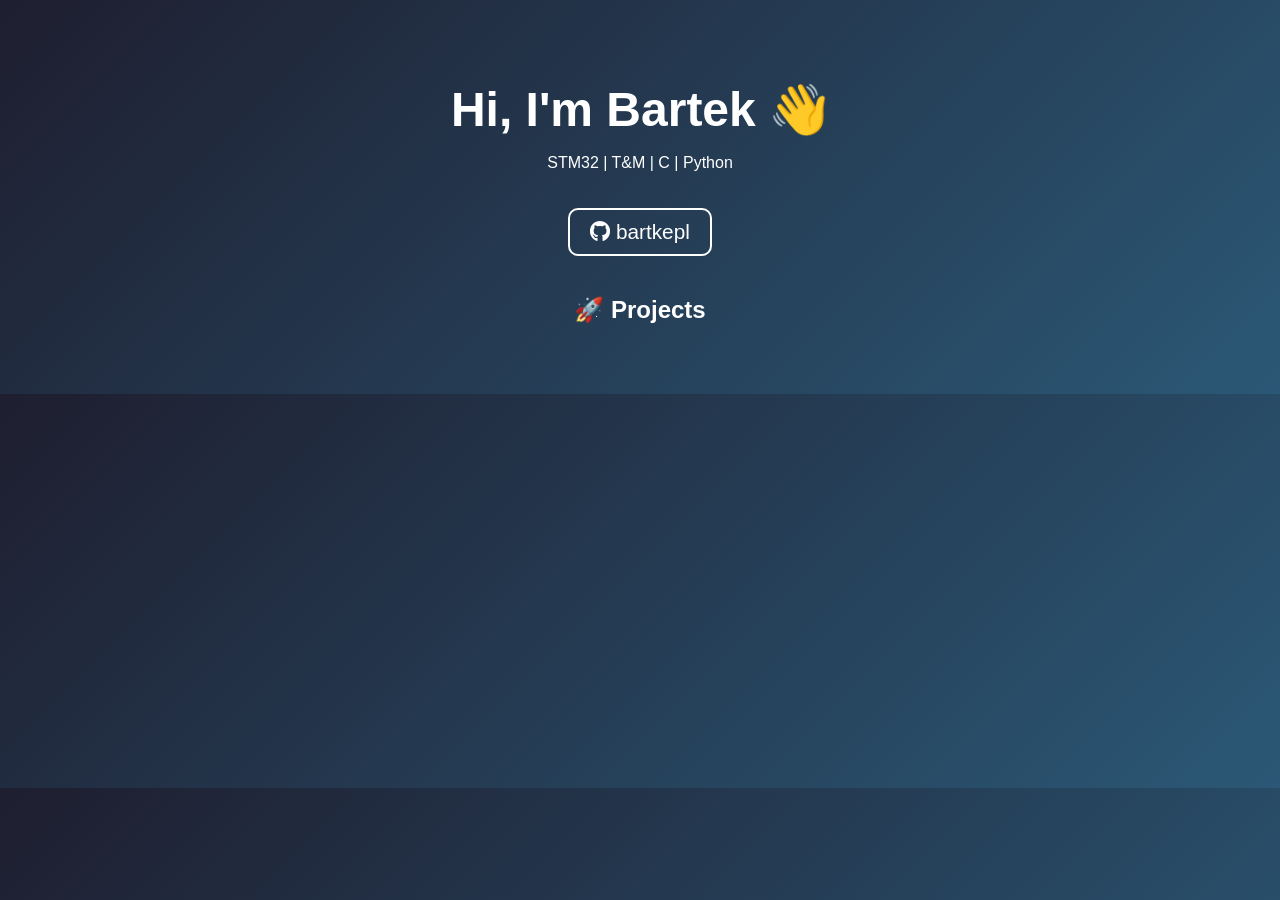
==== index.html @ c9e28e72 "New page with automation" ====
<!DOCTYPE html>
<html lang="en">
<head>
<meta charset="UTF-8">
<meta name="viewport" content="width=device-width, initial-scale=1.0">
<title>Bartek | GitHub</title>

<link rel="stylesheet" href="https://cdnjs.cloudflare.com/ajax/libs/font-awesome/6.5.0/css/all.min.css">

<style>
body {
    margin: 0;
    font-family: Arial;
    background: linear-gradient(135deg, #1e1e2f, #2b5876);
    color: white;
    text-align: center;
}

h1 {
    font-size: 3em;
    margin-bottom: 10px;
}

.github-link {
    display: inline-block;
    margin-top: 20px;
    font-size: 1.3em;
    color: white;
    text-decoration: none;
    border: 2px solid white;
    padding: 10px 20px;
    border-radius: 10px;
    transition: 0.3s;
}

.github-link:hover {
    background: white;
    color: #2b5876;
}

.container {
    padding: 50px 20px;
}

.projects {
    margin-top: 40px;
}

.project {
    background: rgba(255,255,255,0.1);
    margin: 10px auto;
    padding: 15px;
    max-width: 500px;
    border-radius: 10px;
    text-align: left;
    transition: 0.3s;
}

.project:hover {
    background: rgba(255,255,255,0.2);
    transform: scale(1.02);
}

.project a {
    color: #00d4ff;
    margin-right: 10px;
}

.loader {
    margin-top: 20px;
}
</style>
</head>

<body>

<div class="container">
    <h1>Hi, I'm Bartek 👋</h1>
    <p>STM32 | T&M | C | Python</p>

    <a class="github-link" href="https://github.com/bartkepl" target="_blank">
        <i class="fab fa-github"></i> bartkepl
    </a>

    <div class="projects">
    <h2>🚀 Projects</h2>
        <div id="repo-list">
            <!-- GENERATED_PROJECTS_START -->
            <!-- GENERATED_PROJECTS_END -->
        </div>
    </div>
</div>
</div>

</body>
</html>
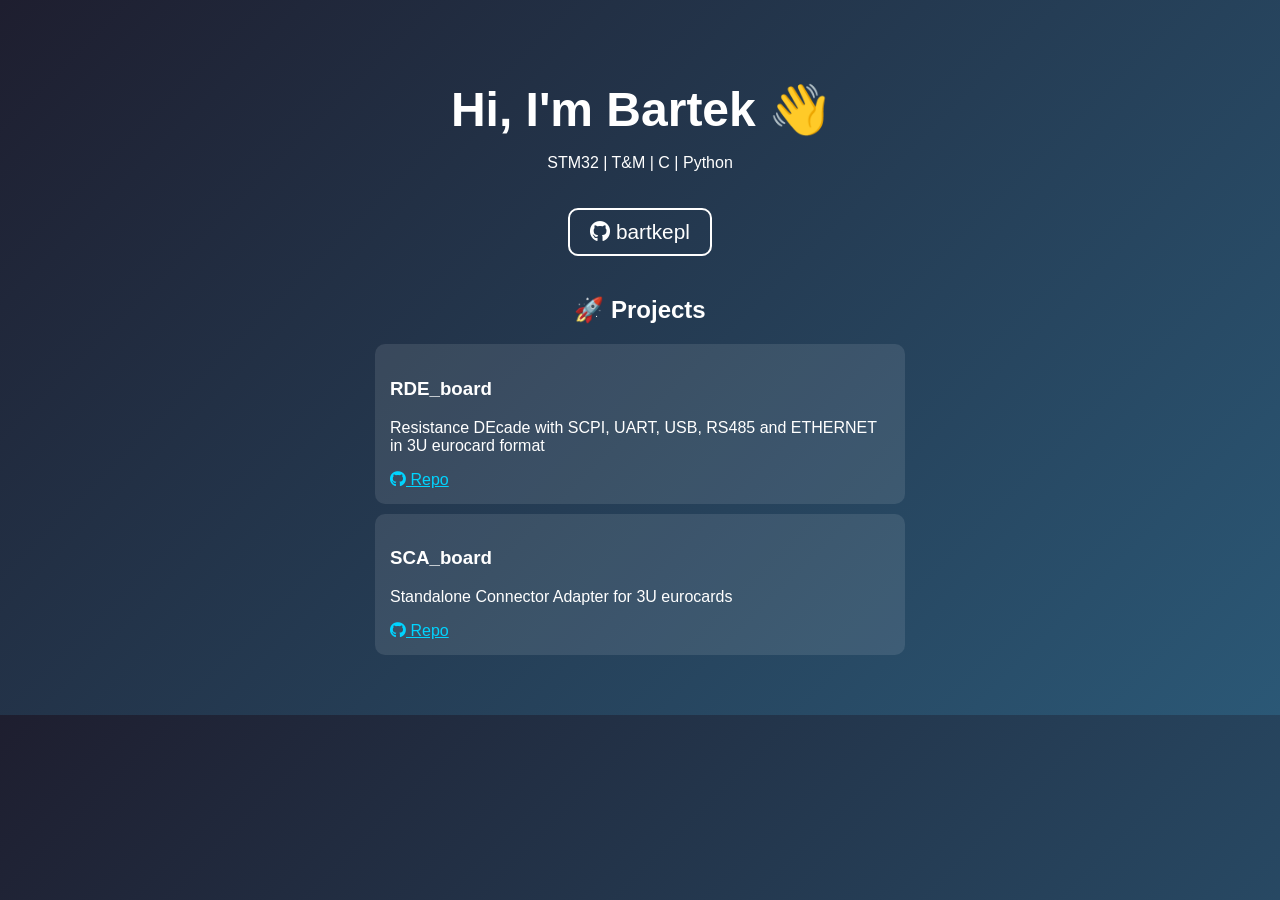
==== commit 252ecd70: "Auto update projects" ====
--- a/index.html
+++ b/index.html
@@ -86,7 +86,29 @@
     <h2>🚀 Projects</h2>
         <div id="repo-list">
             <!-- GENERATED_PROJECTS_START -->
-            <!-- GENERATED_PROJECTS_END -->
+
+    <div class="project">
+        <h3>RDE_board</h3>
+        <p>Resistance DEcade with SCPI, UART, USB, RS485 and ETHERNET in 3U eurocard format</p>
+        
+        <a href="https://github.com/bartkepl/RDE_board" target="_blank">
+            <i class="fab fa-github"></i> Repo
+        </a>
+    
+    </div>
+    
+
+    <div class="project">
+        <h3>SCA_board</h3>
+        <p>Standalone Connector Adapter for 3U eurocards</p>
+        
+        <a href="https://github.com/bartkepl/SCA_board" target="_blank">
+            <i class="fab fa-github"></i> Repo
+        </a>
+    
+    </div>
+    
+<!-- GENERATED_PROJECTS_END -->
         </div>
     </div>
 </div>
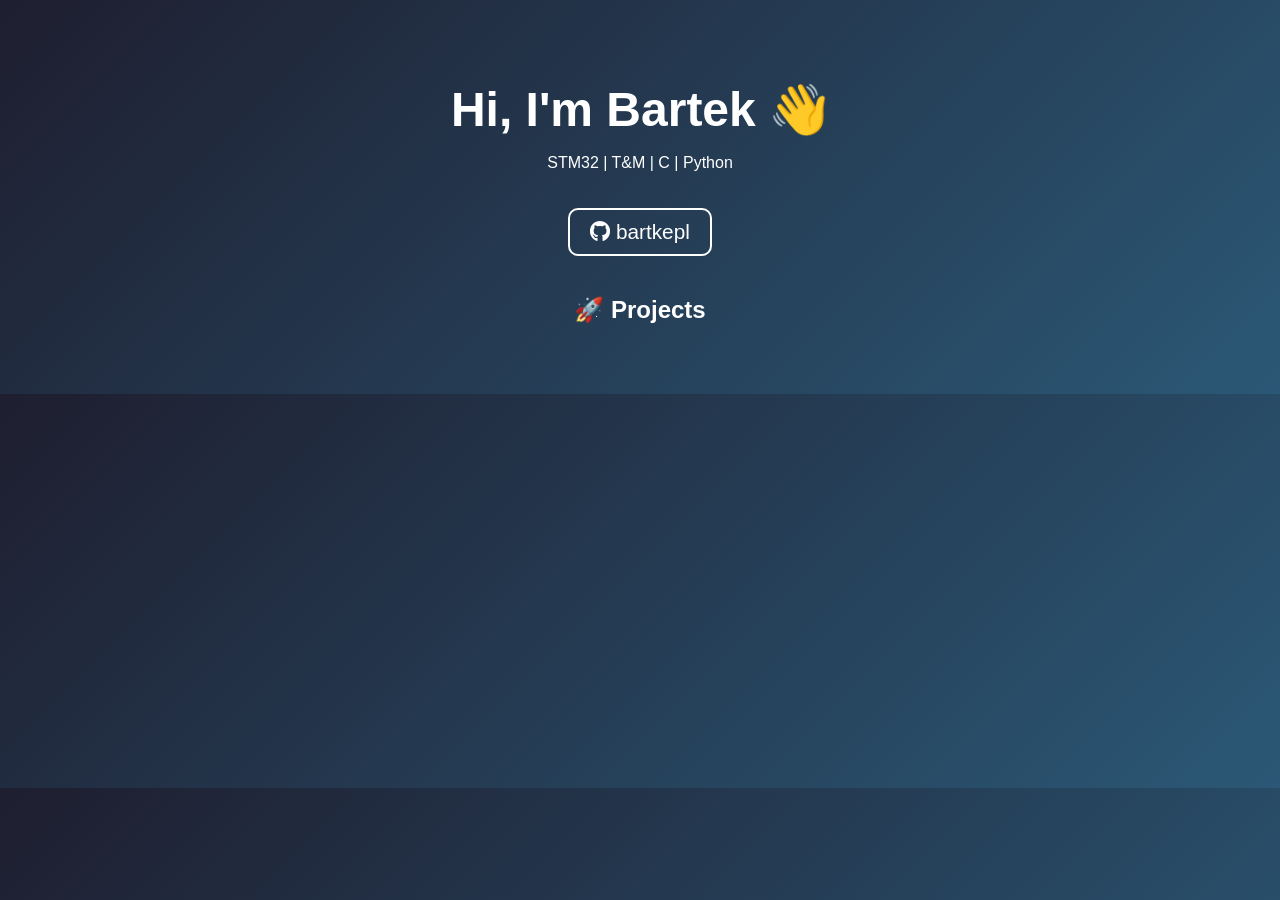
==== commit b1a3111d: "Added google search-console meta tag HTML" ====
--- a/index.html
+++ b/index.html
@@ -3,6 +3,7 @@
 <head>
 <meta charset="UTF-8">
 <meta name="viewport" content="width=device-width, initial-scale=1.0">
+<meta name="google-site-verification" content="1X_UgTBYvwpuarb2C2cY6I_9Y4VjMRMJHKjwEmysfiw" />
 <title>Bartek | GitHub</title>
 
 <link rel="stylesheet" href="https://cdnjs.cloudflare.com/ajax/libs/font-awesome/6.5.0/css/all.min.css">
@@ -86,29 +87,7 @@
     <h2>🚀 Projects</h2>
         <div id="repo-list">
             <!-- GENERATED_PROJECTS_START -->
-
-    <div class="project">
-        <h3>RDE_board</h3>
-        <p>Resistance DEcade with SCPI, UART, USB, RS485 and ETHERNET in 3U eurocard format</p>
-        
-        <a href="https://github.com/bartkepl/RDE_board" target="_blank">
-            <i class="fab fa-github"></i> Repo
-        </a>
-    
-    </div>
-    
-
-    <div class="project">
-        <h3>SCA_board</h3>
-        <p>Standalone Connector Adapter for 3U eurocards</p>
-        
-        <a href="https://github.com/bartkepl/SCA_board" target="_blank">
-            <i class="fab fa-github"></i> Repo
-        </a>
-    
-    </div>
-    
-<!-- GENERATED_PROJECTS_END -->
+            <!-- GENERATED_PROJECTS_END -->
         </div>
     </div>
 </div>
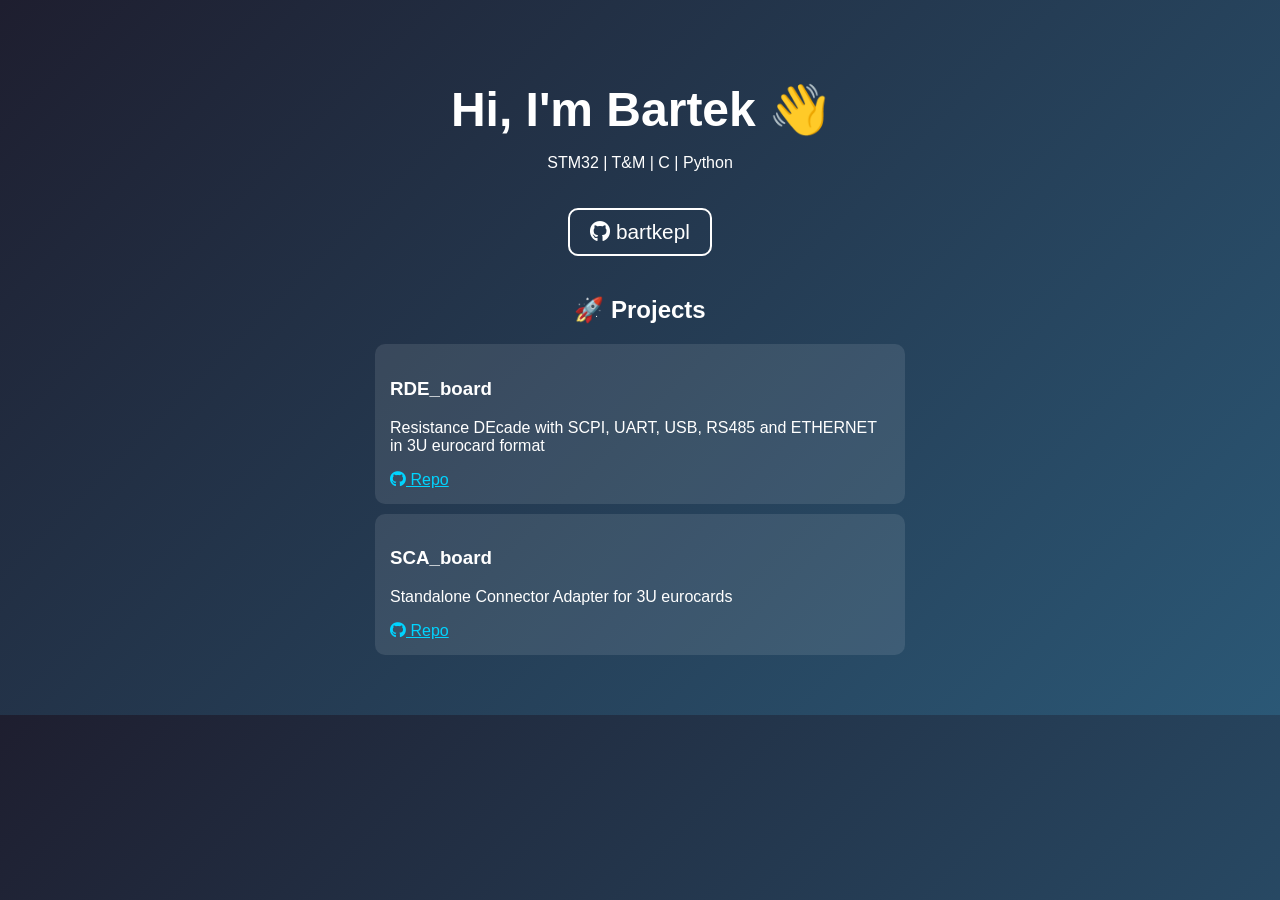
==== commit cd6c5656: "Merge branch 'main' of https://github.com/bartkepl/bartkepl.github.io" ====
--- a/index.html
+++ b/index.html
@@ -87,7 +87,29 @@
     <h2>🚀 Projects</h2>
         <div id="repo-list">
             <!-- GENERATED_PROJECTS_START -->
-            <!-- GENERATED_PROJECTS_END -->
+
+    <div class="project">
+        <h3>RDE_board</h3>
+        <p>Resistance DEcade with SCPI, UART, USB, RS485 and ETHERNET in 3U eurocard format</p>
+        
+        <a href="https://github.com/bartkepl/RDE_board" target="_blank">
+            <i class="fab fa-github"></i> Repo
+        </a>
+    
+    </div>
+    
+
+    <div class="project">
+        <h3>SCA_board</h3>
+        <p>Standalone Connector Adapter for 3U eurocards</p>
+        
+        <a href="https://github.com/bartkepl/SCA_board" target="_blank">
+            <i class="fab fa-github"></i> Repo
+        </a>
+    
+    </div>
+    
+<!-- GENERATED_PROJECTS_END -->
         </div>
     </div>
 </div>
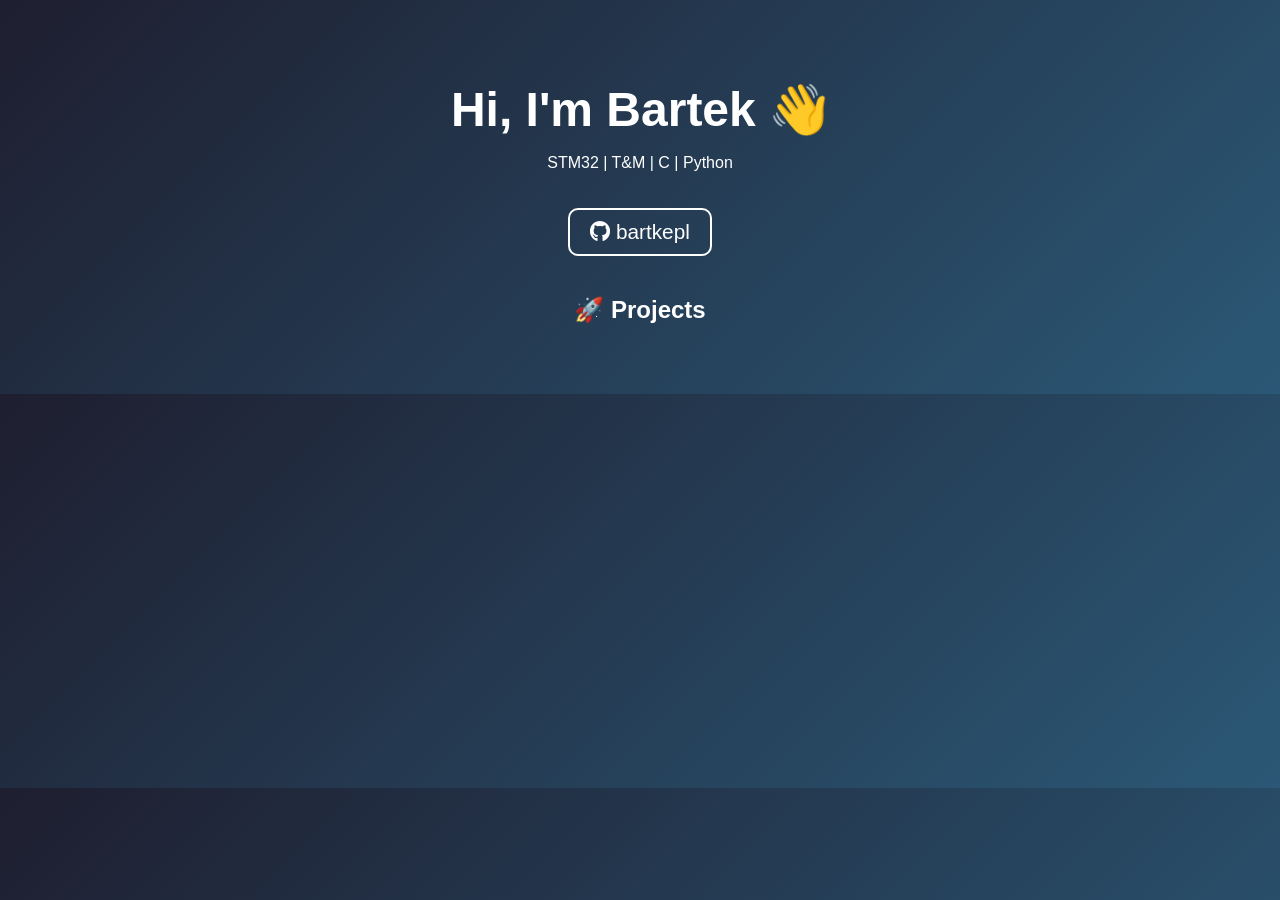
==== commit 7f9eb1b1: "Revert "Merge branch 'main' of https://github.com/bartkepl/bartkepl.github.io" This reverts commit c" ====
--- a/index.html
+++ b/index.html
@@ -87,29 +87,7 @@
     <h2>🚀 Projects</h2>
         <div id="repo-list">
             <!-- GENERATED_PROJECTS_START -->
-
-    <div class="project">
-        <h3>RDE_board</h3>
-        <p>Resistance DEcade with SCPI, UART, USB, RS485 and ETHERNET in 3U eurocard format</p>
-        
-        <a href="https://github.com/bartkepl/RDE_board" target="_blank">
-            <i class="fab fa-github"></i> Repo
-        </a>
-    
-    </div>
-    
-
-    <div class="project">
-        <h3>SCA_board</h3>
-        <p>Standalone Connector Adapter for 3U eurocards</p>
-        
-        <a href="https://github.com/bartkepl/SCA_board" target="_blank">
-            <i class="fab fa-github"></i> Repo
-        </a>
-    
-    </div>
-    
-<!-- GENERATED_PROJECTS_END -->
+            <!-- GENERATED_PROJECTS_END -->
         </div>
     </div>
 </div>
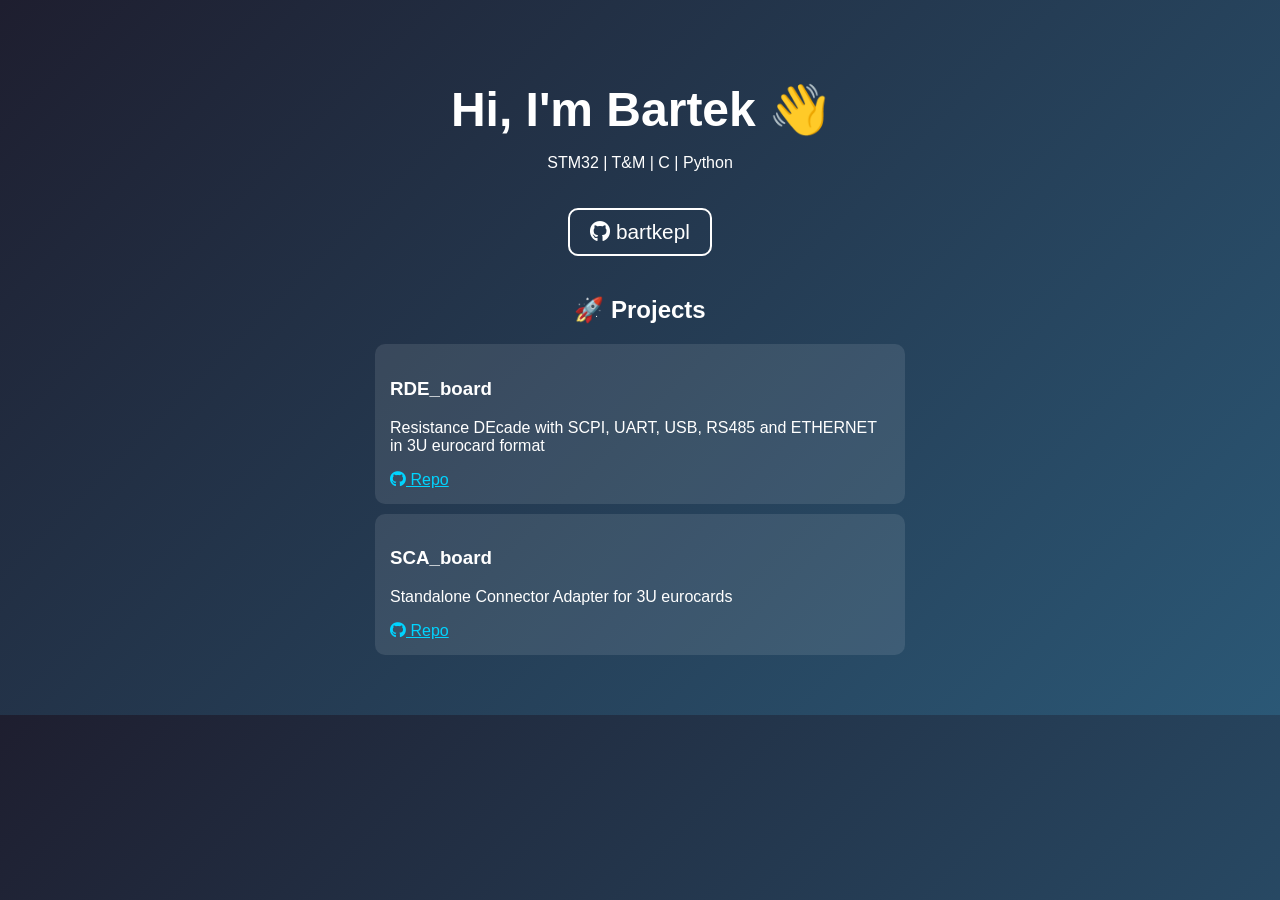
==== commit 8492609c: "Auto update projects" ====
--- a/index.html
+++ b/index.html
@@ -87,7 +87,29 @@
     <h2>🚀 Projects</h2>
         <div id="repo-list">
             <!-- GENERATED_PROJECTS_START -->
-            <!-- GENERATED_PROJECTS_END -->
+
+    <div class="project">
+        <h3>RDE_board</h3>
+        <p>Resistance DEcade with SCPI, UART, USB, RS485 and ETHERNET in 3U eurocard format</p>
+        
+        <a href="https://github.com/bartkepl/RDE_board" target="_blank">
+            <i class="fab fa-github"></i> Repo
+        </a>
+    
+    </div>
+    
+
+    <div class="project">
+        <h3>SCA_board</h3>
+        <p>Standalone Connector Adapter for 3U eurocards</p>
+        
+        <a href="https://github.com/bartkepl/SCA_board" target="_blank">
+            <i class="fab fa-github"></i> Repo
+        </a>
+    
+    </div>
+    
+<!-- GENERATED_PROJECTS_END -->
         </div>
     </div>
 </div>
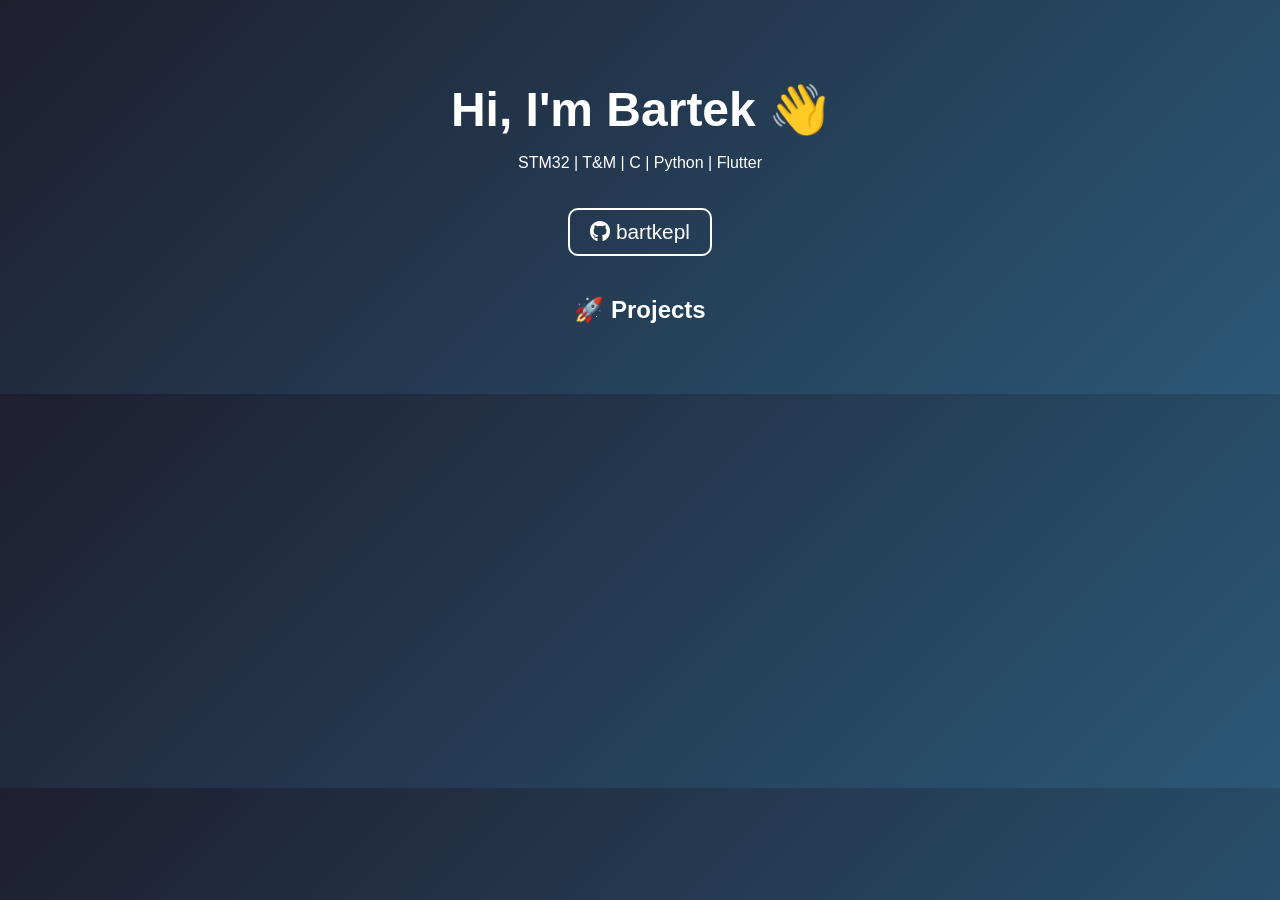
==== commit ef8eb142: "Update index.html" ====
--- a/index.html
+++ b/index.html
@@ -4,6 +4,8 @@
 <meta charset="UTF-8">
 <meta name="viewport" content="width=device-width, initial-scale=1.0">
 <meta name="google-site-verification" content="1X_UgTBYvwpuarb2C2cY6I_9Y4VjMRMJHKjwEmysfiw" />
+<meta name="description" content="Bartek - embedded developer (STM32, T&M, Python, Flutter). Projects and hardware designs.">
+
 <title>Bartek | GitHub</title>
 
 <link rel="stylesheet" href="https://cdnjs.cloudflare.com/ajax/libs/font-awesome/6.5.0/css/all.min.css">
@@ -77,7 +79,7 @@
 
 <div class="container">
     <h1>Hi, I'm Bartek 👋</h1>
-    <p>STM32 | T&M | C | Python</p>
+    <p>STM32 | T&M | C | Python | Flutter</p>
 
     <a class="github-link" href="https://github.com/bartkepl" target="_blank">
         <i class="fab fa-github"></i> bartkepl
@@ -88,28 +90,8 @@
         <div id="repo-list">
             <!-- GENERATED_PROJECTS_START -->
 
-    <div class="project">
-        <h3>RDE_board</h3>
-        <p>Resistance DEcade with SCPI, UART, USB, RS485 and ETHERNET in 3U eurocard format</p>
-        
-        <a href="https://github.com/bartkepl/RDE_board" target="_blank">
-            <i class="fab fa-github"></i> Repo
-        </a>
     
-    </div>
-    
-
-    <div class="project">
-        <h3>SCA_board</h3>
-        <p>Standalone Connector Adapter for 3U eurocards</p>
-        
-        <a href="https://github.com/bartkepl/SCA_board" target="_blank">
-            <i class="fab fa-github"></i> Repo
-        </a>
-    
-    </div>
-    
-<!-- GENERATED_PROJECTS_END -->
+			<!-- GENERATED_PROJECTS_END -->
         </div>
     </div>
 </div>
